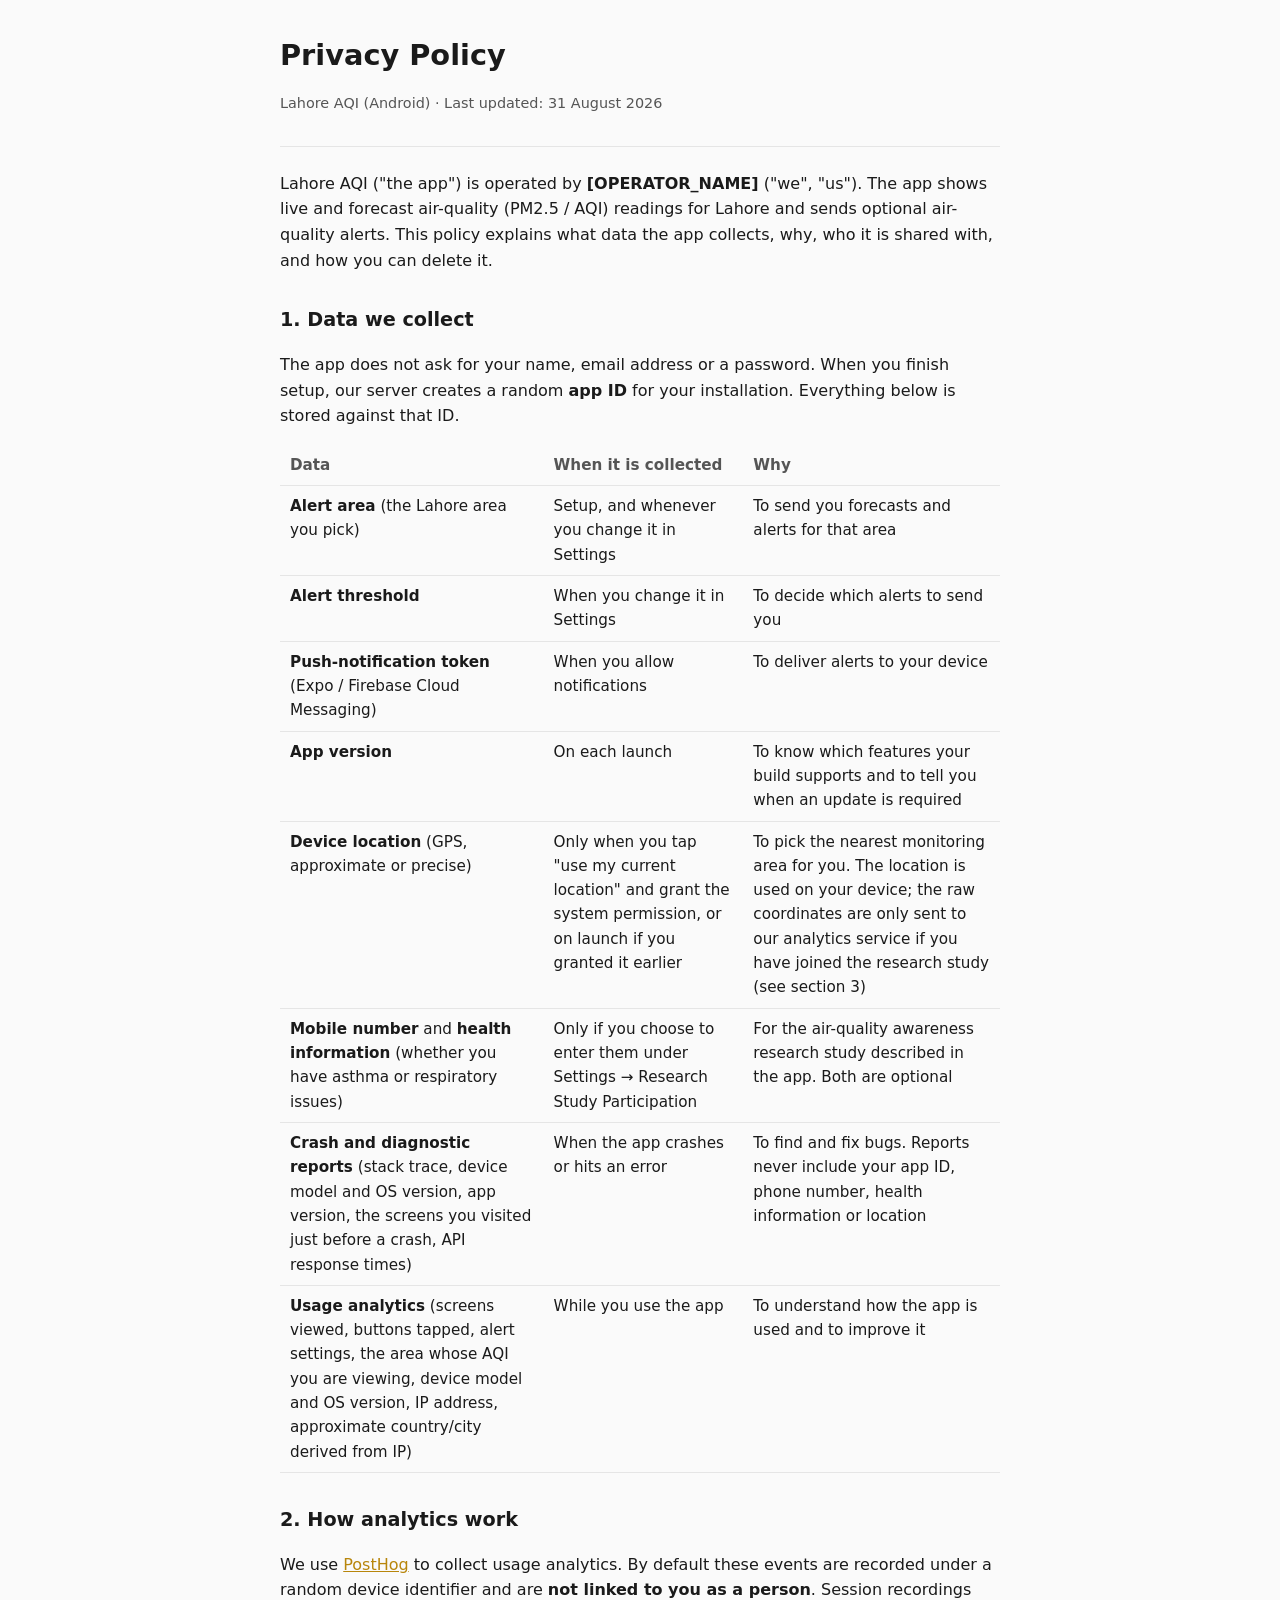
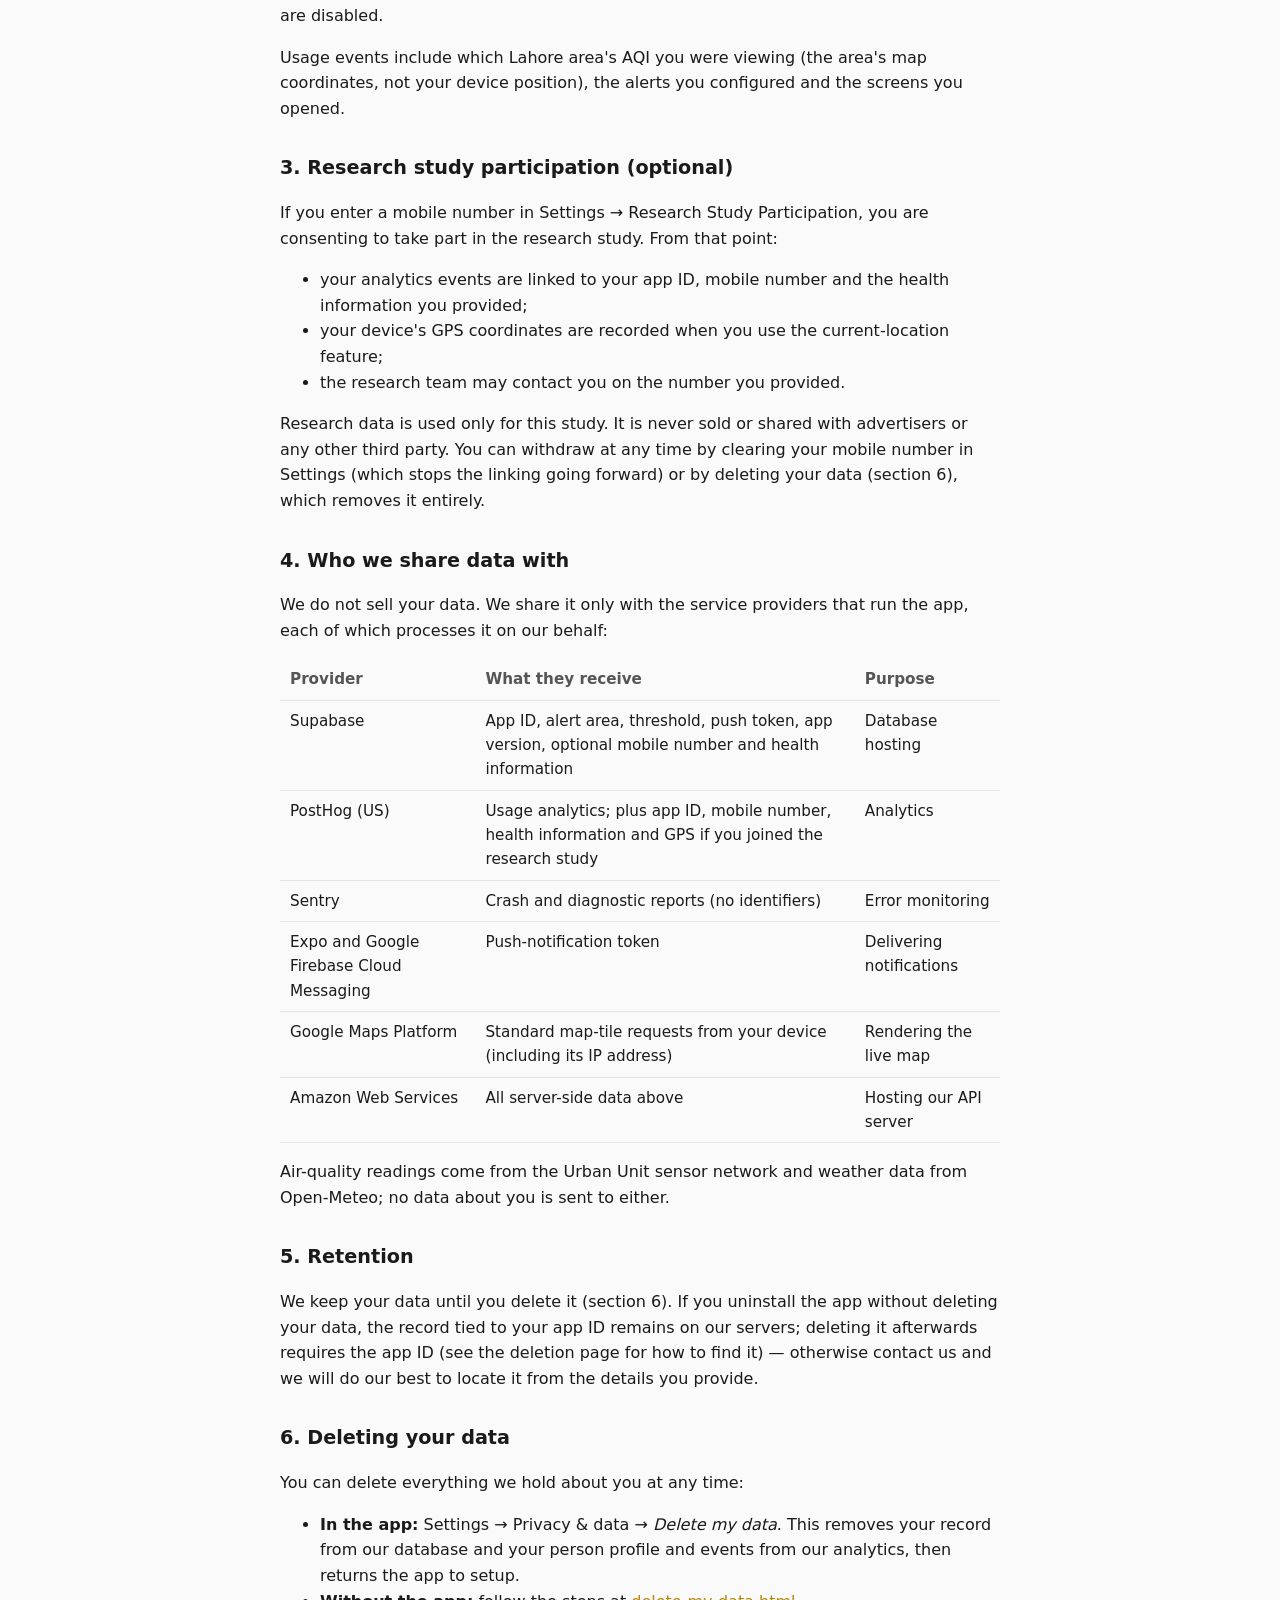
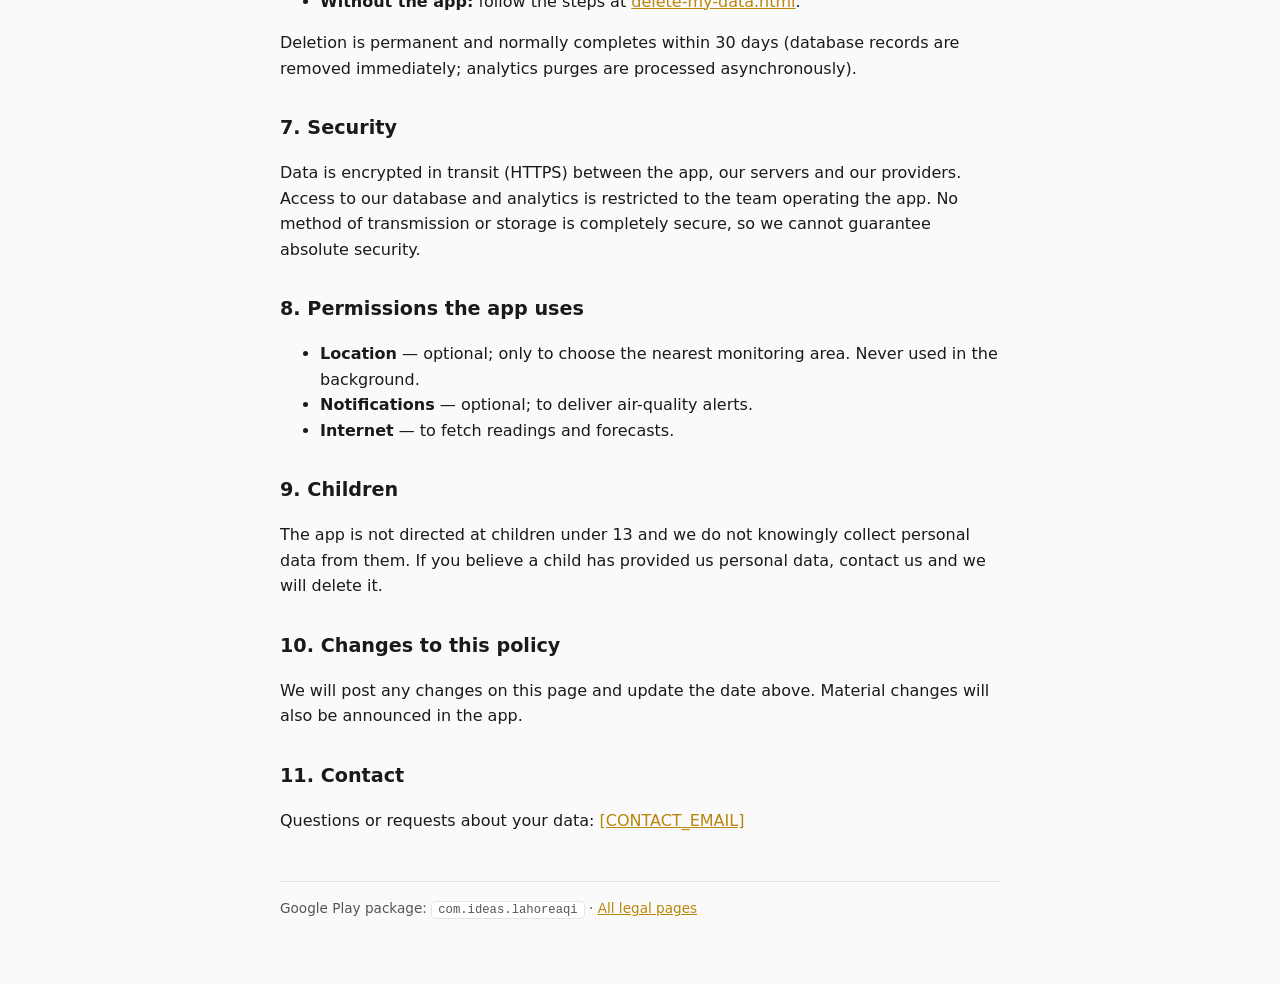
==== privacy-policy.html @ 3244fdd6 "play store readiness: app 1.3.0, per-user auth, parallel apk/prod backends, prod logging Co-Authored" ====
<!doctype html>
<html lang="en">
<head>
<meta charset="utf-8">
<meta name="viewport" content="width=device-width, initial-scale=1">
<title>Lahore AQI — Privacy Policy</title>
<link rel="stylesheet" href="_style.css">
</head>
<body>
<main>
  <!--
    BEFORE PUBLISHING — fill in every [BRACKETED] placeholder:
      [OPERATOR_NAME]   the organisation that operates the app / research study
      [CONTACT_EMAIL]   a monitored mailbox for privacy + deletion requests
    and make sure the backend is already serving over HTTPS (the "Security"
    section below states data is encrypted in transit).
  -->
  <header>
    <h1>Privacy Policy</h1>
    <p class="meta">Lahore AQI (Android) · Last updated: 31 August 2026</p>
  </header>

  <p>Lahore AQI ("the app") is operated by <strong>[OPERATOR_NAME]</strong> ("we", "us"). The app shows live and forecast air-quality (PM2.5 / AQI) readings for Lahore and sends optional air-quality alerts. This policy explains what data the app collects, why, who it is shared with, and how you can delete it.</p>

  <h2>1. Data we collect</h2>
  <p>The app does not ask for your name, email address or a password. When you finish setup, our server creates a random <strong>app ID</strong> for your installation. Everything below is stored against that ID.</p>

  <table>
    <thead><tr><th>Data</th><th>When it is collected</th><th>Why</th></tr></thead>
    <tbody>
      <tr><td><strong>Alert area</strong> (the Lahore area you pick)</td><td>Setup, and whenever you change it in Settings</td><td>To send you forecasts and alerts for that area</td></tr>
      <tr><td><strong>Alert threshold</strong></td><td>When you change it in Settings</td><td>To decide which alerts to send you</td></tr>
      <tr><td><strong>Push-notification token</strong> (Expo / Firebase Cloud Messaging)</td><td>When you allow notifications</td><td>To deliver alerts to your device</td></tr>
      <tr><td><strong>App version</strong></td><td>On each launch</td><td>To know which features your build supports and to tell you when an update is required</td></tr>
      <tr><td><strong>Device location</strong> (GPS, approximate or precise)</td><td>Only when you tap "use my current location" and grant the system permission, or on launch if you granted it earlier</td><td>To pick the nearest monitoring area for you. The location is used on your device; the raw coordinates are only sent to our analytics service if you have joined the research study (see section 3)</td></tr>
      <tr><td><strong>Mobile number</strong> and <strong>health information</strong> (whether you have asthma or respiratory issues)</td><td>Only if you choose to enter them under Settings → Research Study Participation</td><td>For the air-quality awareness research study described in the app. Both are optional</td></tr>
      <tr><td><strong>Crash and diagnostic reports</strong> (stack trace, device model and OS version, app version, the screens you visited just before a crash, API response times)</td><td>When the app crashes or hits an error</td><td>To find and fix bugs. Reports never include your app ID, phone number, health information or location</td></tr>
      <tr><td><strong>Usage analytics</strong> (screens viewed, buttons tapped, alert settings, the area whose AQI you are viewing, device model and OS version, IP address, approximate country/city derived from IP)</td><td>While you use the app</td><td>To understand how the app is used and to improve it</td></tr>
    </tbody>
  </table>

  <h2>2. How analytics work</h2>
  <p>We use <a href="https://posthog.com" rel="noopener">PostHog</a> to collect usage analytics. By default these events are recorded under a random device identifier and are <strong>not linked to you as a person</strong>. Session recordings are disabled.</p>
  <p>Usage events include which Lahore area's AQI you were viewing (the area's map coordinates, not your device position), the alerts you configured and the screens you opened.</p>

  <h2>3. Research study participation (optional)</h2>
  <p>If you enter a mobile number in Settings → Research Study Participation, you are consenting to take part in the research study. From that point:</p>
  <ul>
    <li>your analytics events are linked to your app ID, mobile number and the health information you provided;</li>
    <li>your device's GPS coordinates are recorded when you use the current-location feature;</li>
    <li>the research team may contact you on the number you provided.</li>
  </ul>
  <p>Research data is used only for this study. It is never sold or shared with advertisers or any other third party. You can withdraw at any time by clearing your mobile number in Settings (which stops the linking going forward) or by deleting your data (section 6), which removes it entirely.</p>

  <h2>4. Who we share data with</h2>
  <p>We do not sell your data. We share it only with the service providers that run the app, each of which processes it on our behalf:</p>
  <table>
    <thead><tr><th>Provider</th><th>What they receive</th><th>Purpose</th></tr></thead>
    <tbody>
      <tr><td>Supabase</td><td>App ID, alert area, threshold, push token, app version, optional mobile number and health information</td><td>Database hosting</td></tr>
      <tr><td>PostHog (US)</td><td>Usage analytics; plus app ID, mobile number, health information and GPS if you joined the research study</td><td>Analytics</td></tr>
      <tr><td>Sentry</td><td>Crash and diagnostic reports (no identifiers)</td><td>Error monitoring</td></tr>
      <tr><td>Expo and Google Firebase Cloud Messaging</td><td>Push-notification token</td><td>Delivering notifications</td></tr>
      <tr><td>Google Maps Platform</td><td>Standard map-tile requests from your device (including its IP address)</td><td>Rendering the live map</td></tr>
      <tr><td>Amazon Web Services</td><td>All server-side data above</td><td>Hosting our API server</td></tr>
    </tbody>
  </table>
  <p>Air-quality readings come from the Urban Unit sensor network and weather data from Open-Meteo; no data about you is sent to either.</p>

  <h2>5. Retention</h2>
  <p>We keep your data until you delete it (section 6). If you uninstall the app without deleting your data, the record tied to your app ID remains on our servers; deleting it afterwards requires the app ID (see the deletion page for how to find it) — otherwise contact us and we will do our best to locate it from the details you provide.</p>

  <h2>6. Deleting your data</h2>
  <p>You can delete everything we hold about you at any time:</p>
  <ul>
    <li><strong>In the app:</strong> Settings → Privacy &amp; data → <em>Delete my data</em>. This removes your record from our database and your person profile and events from our analytics, then returns the app to setup.</li>
    <li><strong>Without the app:</strong> follow the steps at <a href="delete-my-data.html">delete-my-data.html</a>.</li>
  </ul>
  <p>Deletion is permanent and normally completes within 30 days (database records are removed immediately; analytics purges are processed asynchronously).</p>

  <h2>7. Security</h2>
  <p>Data is encrypted in transit (HTTPS) between the app, our servers and our providers. Access to our database and analytics is restricted to the team operating the app. No method of transmission or storage is completely secure, so we cannot guarantee absolute security.</p>

  <h2>8. Permissions the app uses</h2>
  <ul>
    <li><strong>Location</strong> — optional; only to choose the nearest monitoring area. Never used in the background.</li>
    <li><strong>Notifications</strong> — optional; to deliver air-quality alerts.</li>
    <li><strong>Internet</strong> — to fetch readings and forecasts.</li>
  </ul>

  <h2>9. Children</h2>
  <p>The app is not directed at children under 13 and we do not knowingly collect personal data from them. If you believe a child has provided us personal data, contact us and we will delete it.</p>

  <h2>10. Changes to this policy</h2>
  <p>We will post any changes on this page and update the date above. Material changes will also be announced in the app.</p>

  <h2>11. Contact</h2>
  <p>Questions or requests about your data: <a href="mailto:[CONTACT_EMAIL]">[CONTACT_EMAIL]</a></p>

  <footer>Google Play package: <code>com.ideas.lahoreaqi</code> · <a href="index.html">All legal pages</a></footer>
</main>
</body>
</html>
---- _style.css ----
:root { color-scheme: light dark; --fg: #1a1a1a; --muted: #555; --bg: #fafafa; --card: #fff; --accent: #b8860b; --border: #e5e5e5; }
@media (prefers-color-scheme: dark) { :root { --fg: #ececec; --muted: #a5a5a5; --bg: #111; --card: #1b1b1b; --accent: #ffd700; --border: #2a2a2a; } }
* { box-sizing: border-box; }
body { margin: 0; font: 16px/1.6 system-ui, -apple-system, "Segoe UI", Roboto, sans-serif; color: var(--fg); background: var(--bg); }
main { max-width: 760px; margin: 0 auto; padding: 32px 20px 64px; }
header { border-bottom: 1px solid var(--border); padding-bottom: 16px; margin-bottom: 24px; }
h1 { font-size: 1.8rem; margin: 0 0 4px; }
h2 { font-size: 1.2rem; margin: 32px 0 8px; }
h3 { font-size: 1rem; margin: 20px 0 6px; }
p, li { color: var(--fg); }
.meta { color: var(--muted); font-size: .9rem; }
a { color: var(--accent); }
table { width: 100%; border-collapse: collapse; margin: 12px 0; font-size: .95rem; }
th, td { text-align: left; vertical-align: top; padding: 8px 10px; border-bottom: 1px solid var(--border); }
th { color: var(--muted); font-weight: 600; }
.card { background: var(--card); border: 1px solid var(--border); border-radius: 12px; padding: 16px 20px; margin: 16px 0; }
.steps li { margin-bottom: 8px; }
code { background: var(--card); border: 1px solid var(--border); border-radius: 4px; padding: 1px 6px; font-size: .9em; }
nav a { margin-right: 16px; }
footer { margin-top: 48px; color: var(--muted); font-size: .85rem; border-top: 1px solid var(--border); padding-top: 16px; }
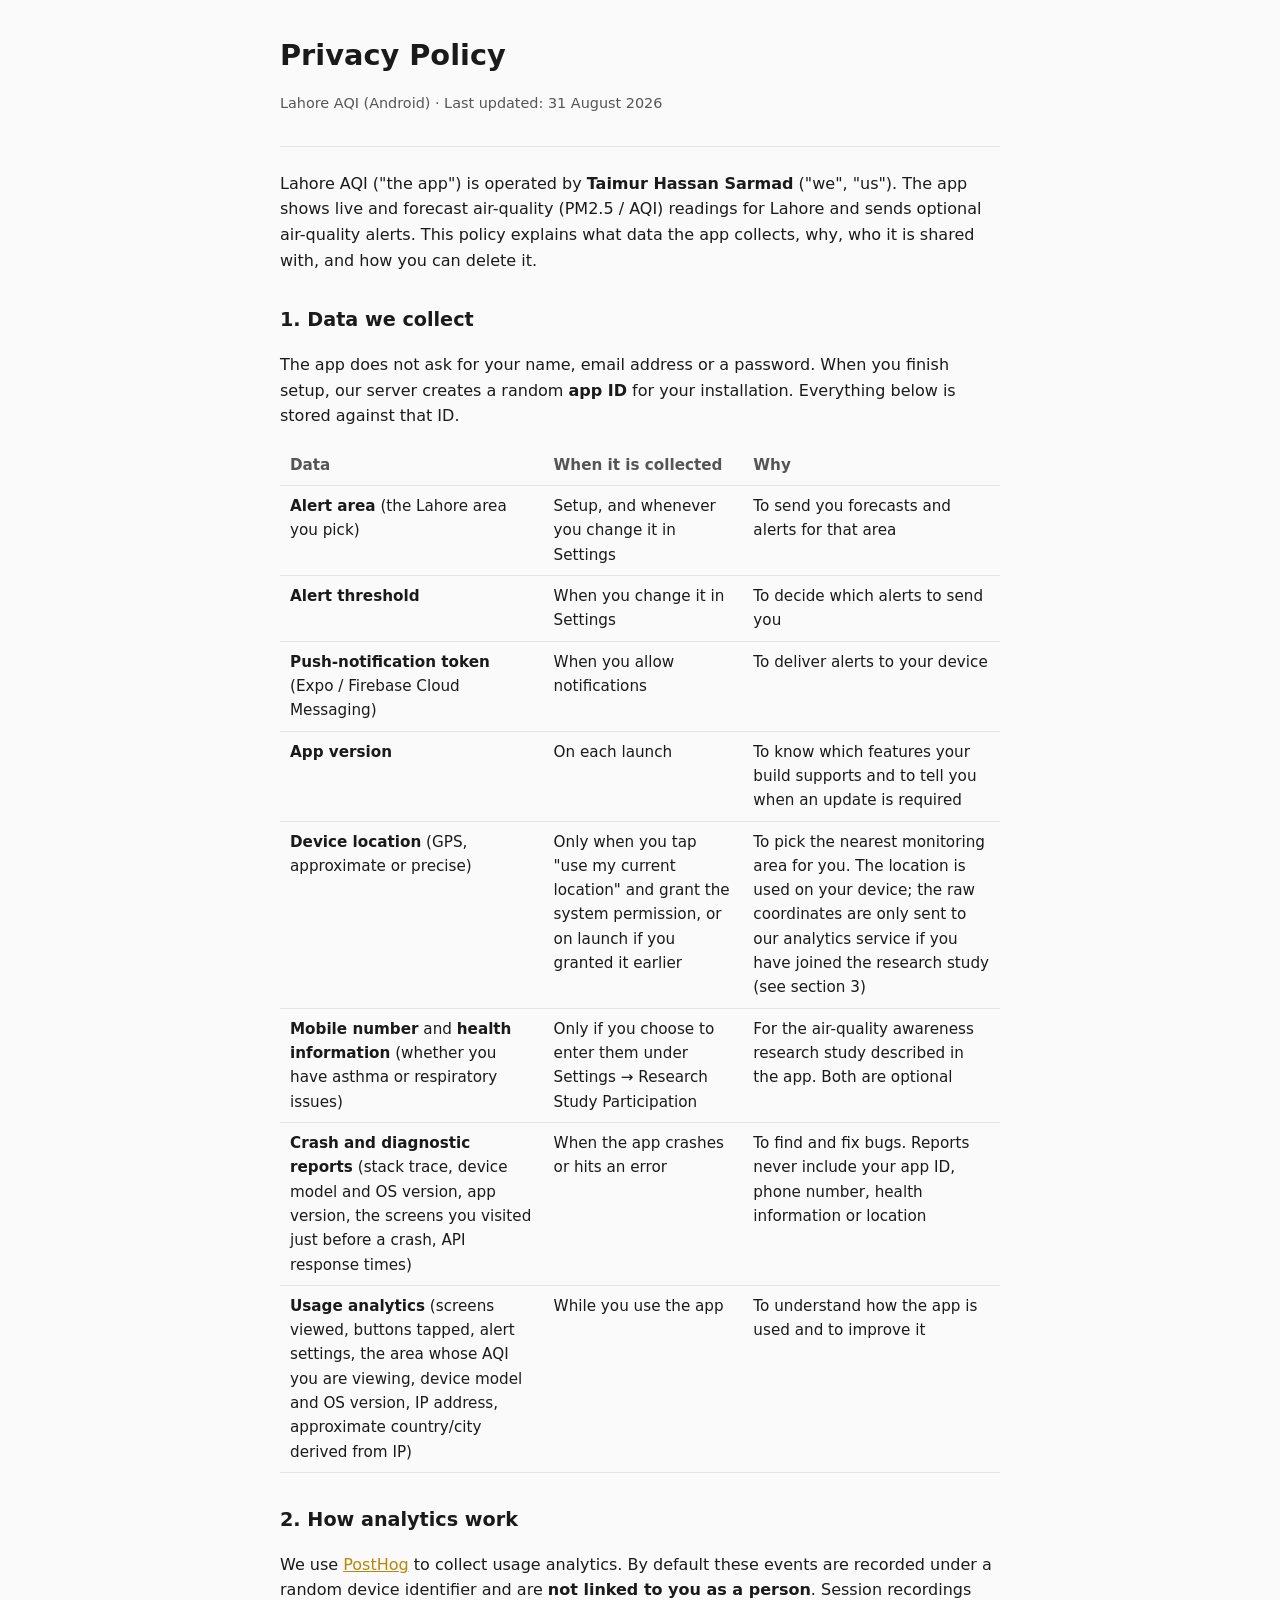
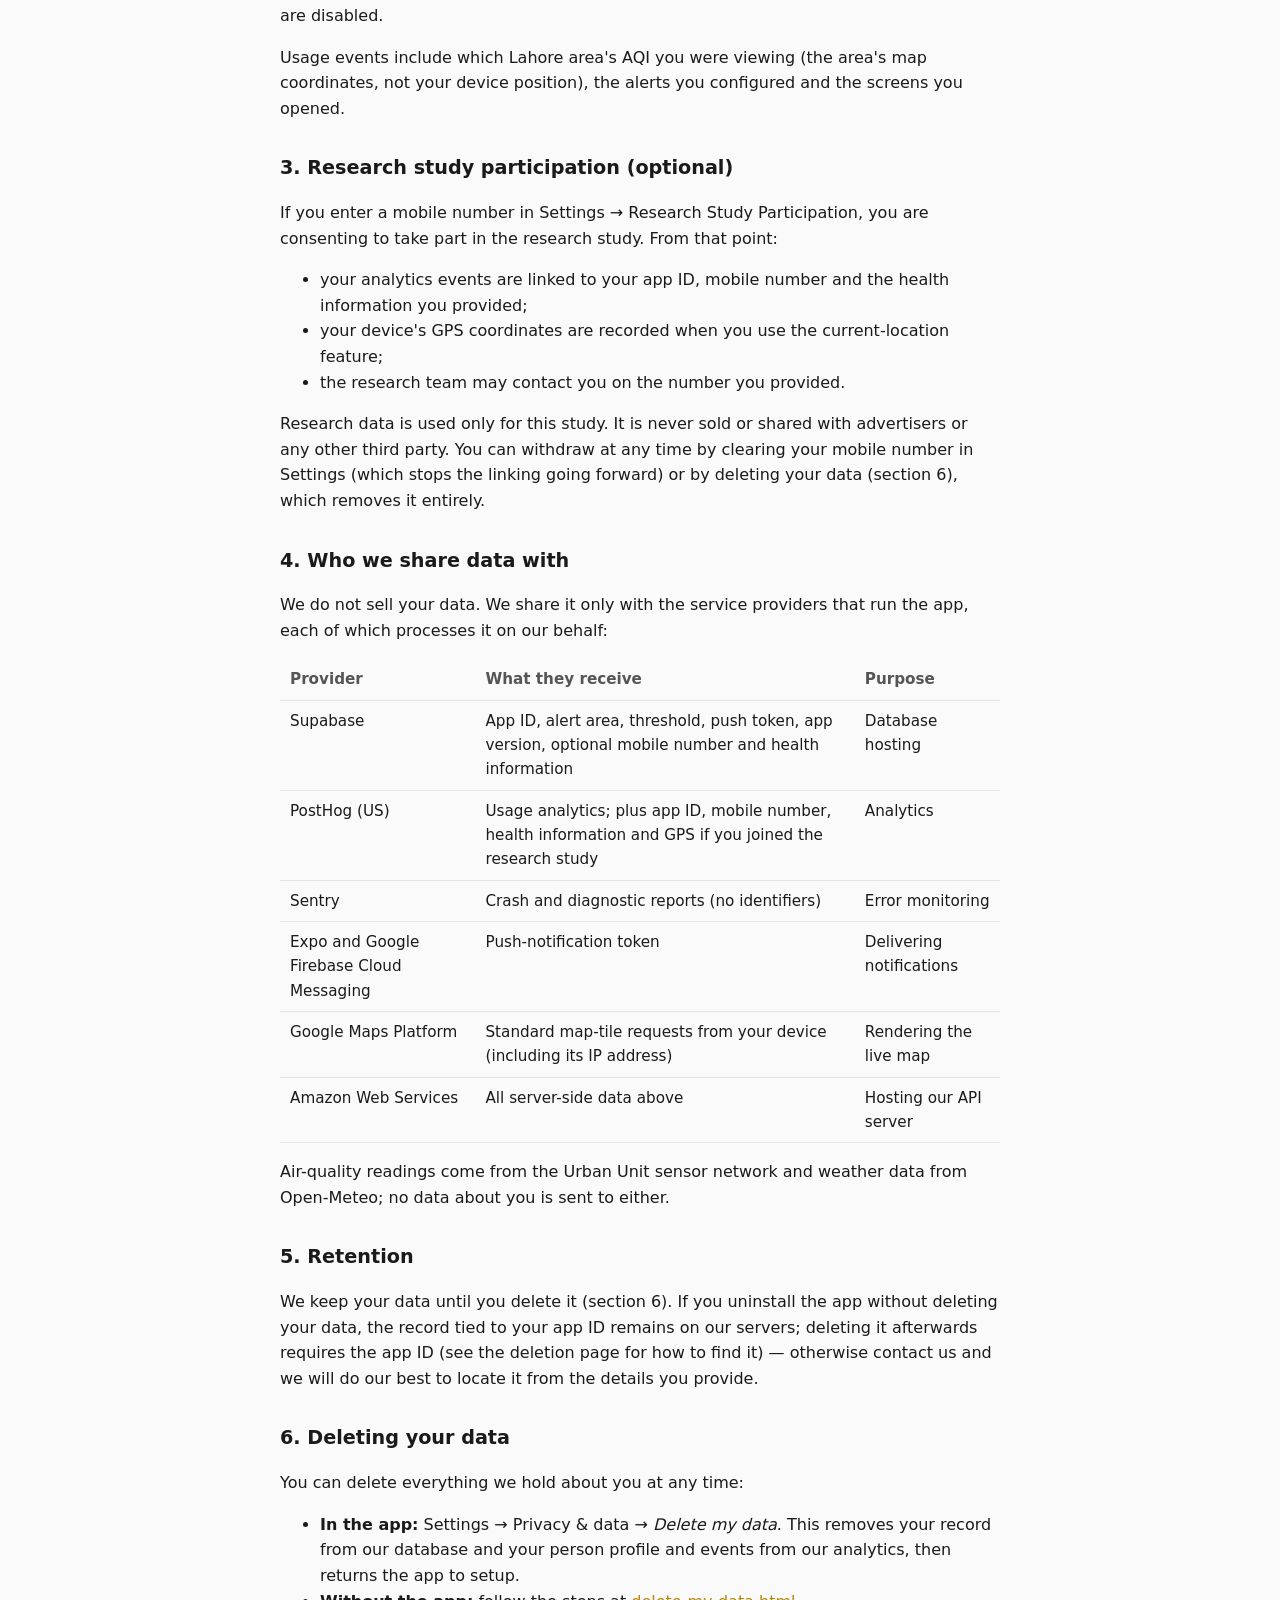
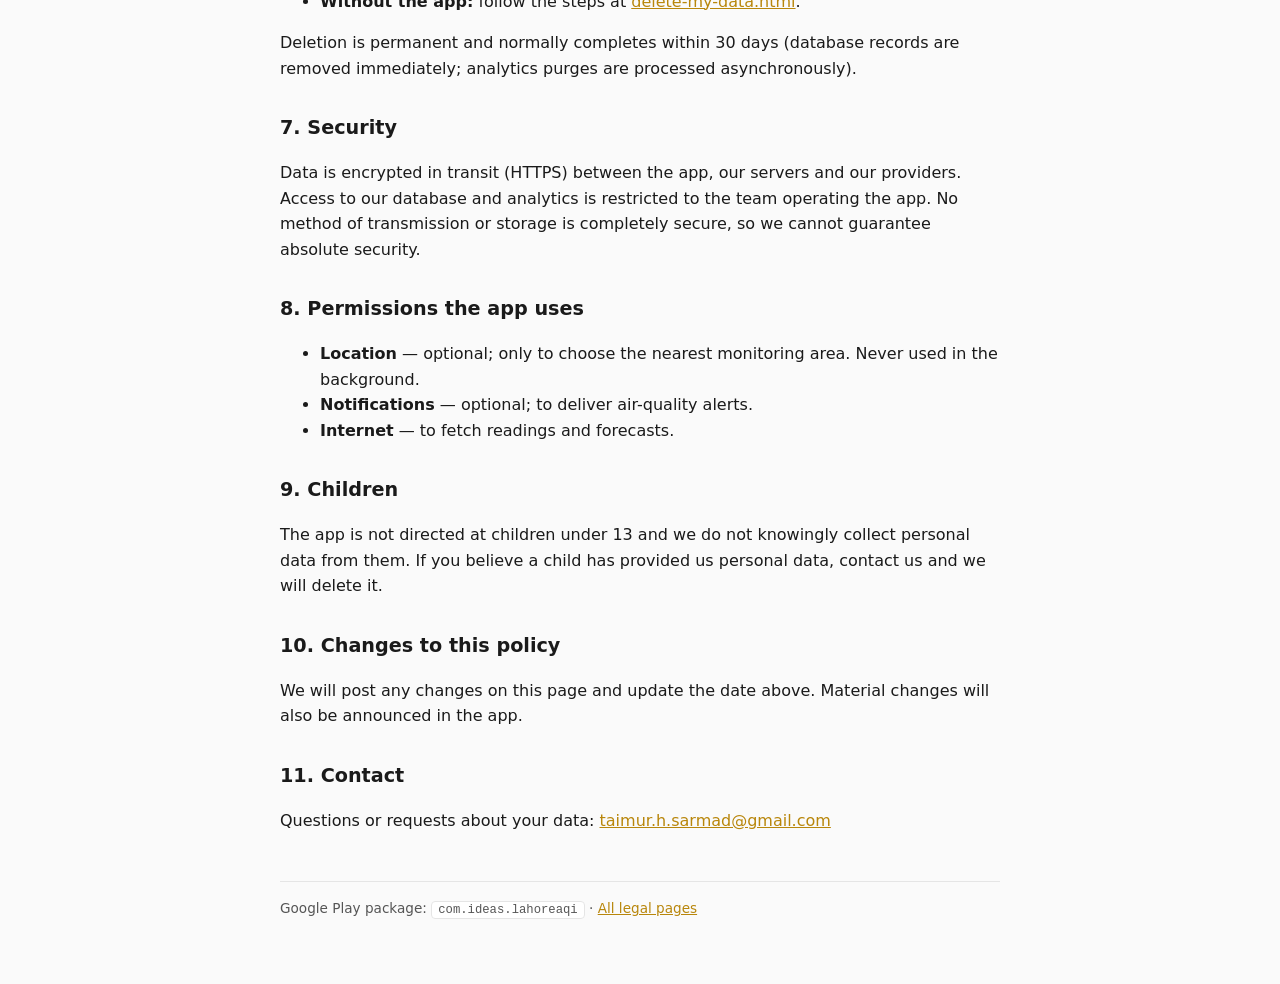
==== commit 7fd5b0bf: "legal: operator + contact details Co-Authored-By: Claude Fable 5 <noreply@anthropic.com> Claude-Sess" ====
--- a/privacy-policy.html
+++ b/privacy-policy.html
@@ -10,8 +10,8 @@
 <main>
   <!--
     BEFORE PUBLISHING — fill in every [BRACKETED] placeholder:
-      [OPERATOR_NAME]   the organisation that operates the app / research study
-      [CONTACT_EMAIL]   a monitored mailbox for privacy + deletion requests
+      Taimur Hassan Sarmad   the organisation that operates the app / research study
+      taimur.h.sarmad@gmail.com   a monitored mailbox for privacy + deletion requests
     and make sure the backend is already serving over HTTPS (the "Security"
     section below states data is encrypted in transit).
   -->
@@ -20,7 +20,7 @@
     <p class="meta">Lahore AQI (Android) · Last updated: 31 August 2026</p>
   </header>
 
-  <p>Lahore AQI ("the app") is operated by <strong>[OPERATOR_NAME]</strong> ("we", "us"). The app shows live and forecast air-quality (PM2.5 / AQI) readings for Lahore and sends optional air-quality alerts. This policy explains what data the app collects, why, who it is shared with, and how you can delete it.</p>
+  <p>Lahore AQI ("the app") is operated by <strong>Taimur Hassan Sarmad</strong> ("we", "us"). The app shows live and forecast air-quality (PM2.5 / AQI) readings for Lahore and sends optional air-quality alerts. This policy explains what data the app collects, why, who it is shared with, and how you can delete it.</p>
 
   <h2>1. Data we collect</h2>
   <p>The app does not ask for your name, email address or a password. When you finish setup, our server creates a random <strong>app ID</strong> for your installation. Everything below is stored against that ID.</p>
@@ -95,7 +95,7 @@
   <p>We will post any changes on this page and update the date above. Material changes will also be announced in the app.</p>
 
   <h2>11. Contact</h2>
-  <p>Questions or requests about your data: <a href="mailto:[CONTACT_EMAIL]">[CONTACT_EMAIL]</a></p>
+  <p>Questions or requests about your data: <a href="mailto:taimur.h.sarmad@gmail.com">taimur.h.sarmad@gmail.com</a></p>
 
   <footer>Google Play package: <code>com.ideas.lahoreaqi</code> · <a href="index.html">All legal pages</a></footer>
 </main>
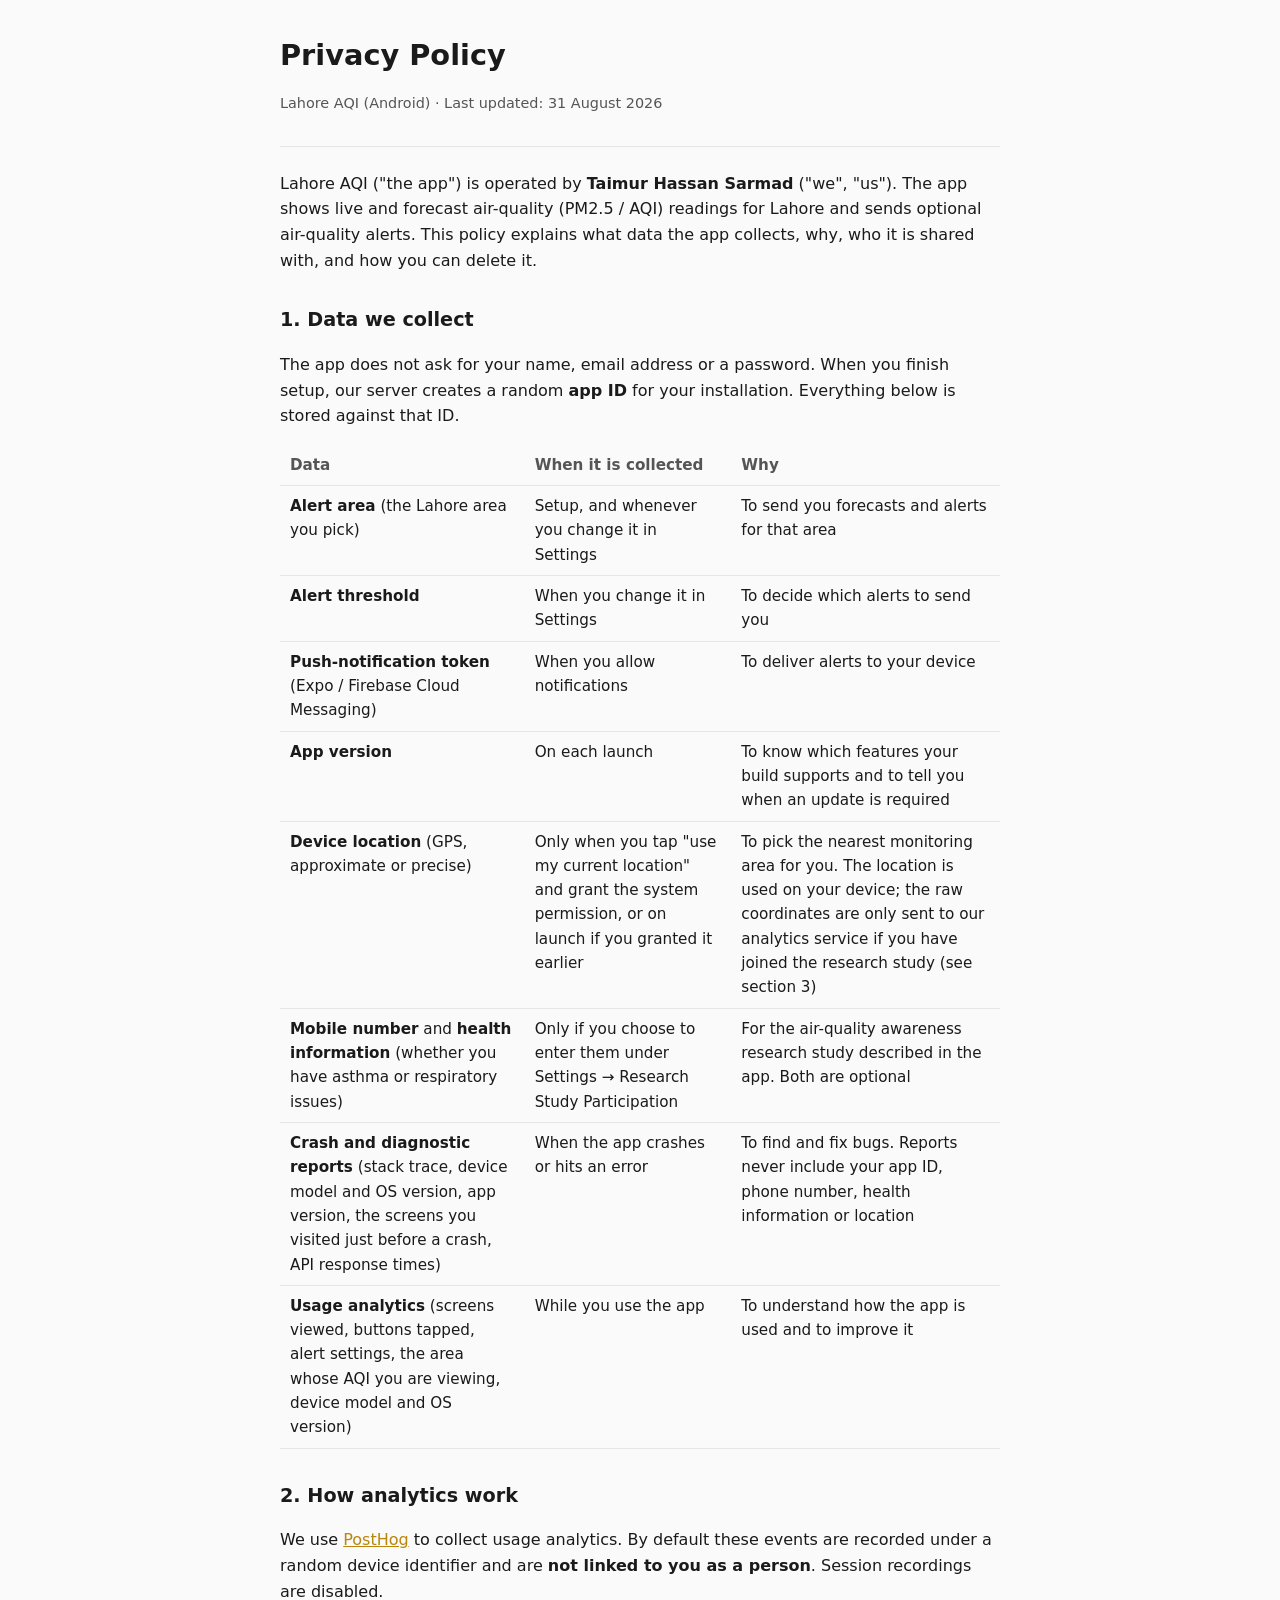
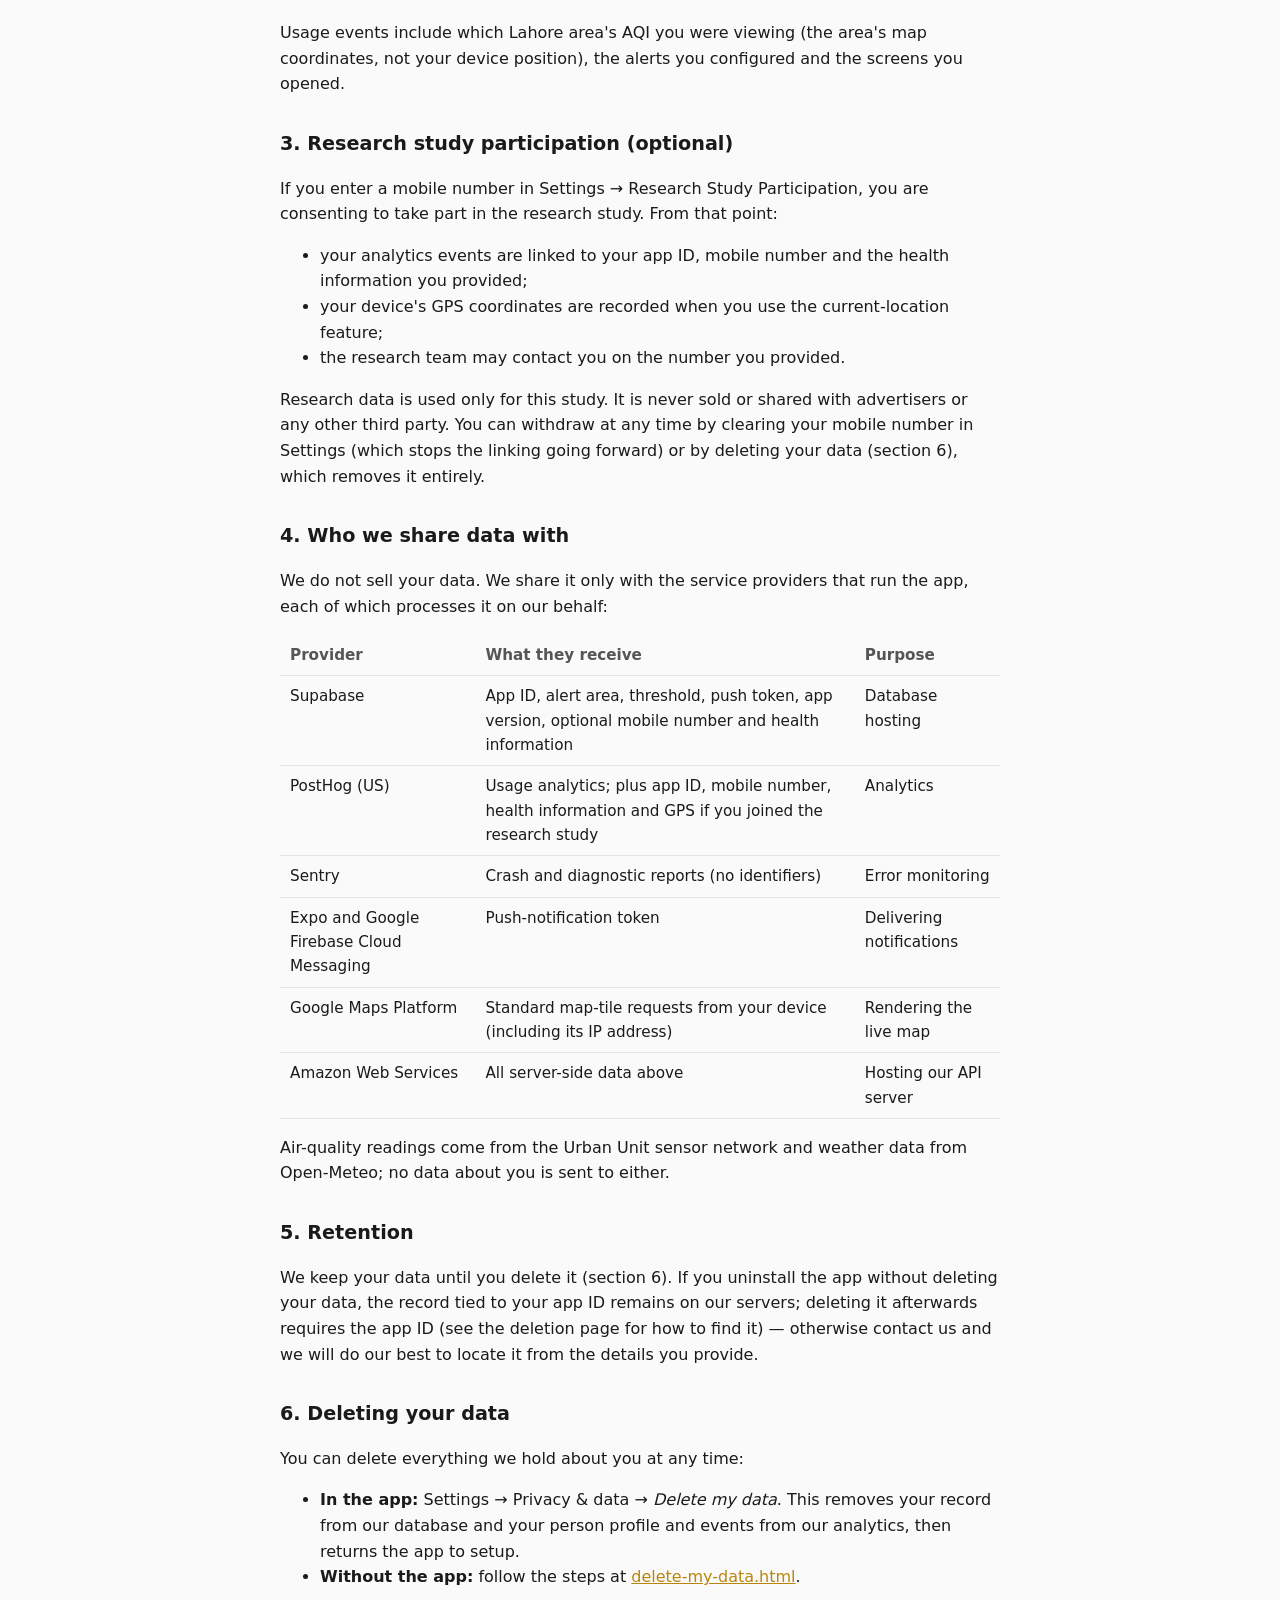
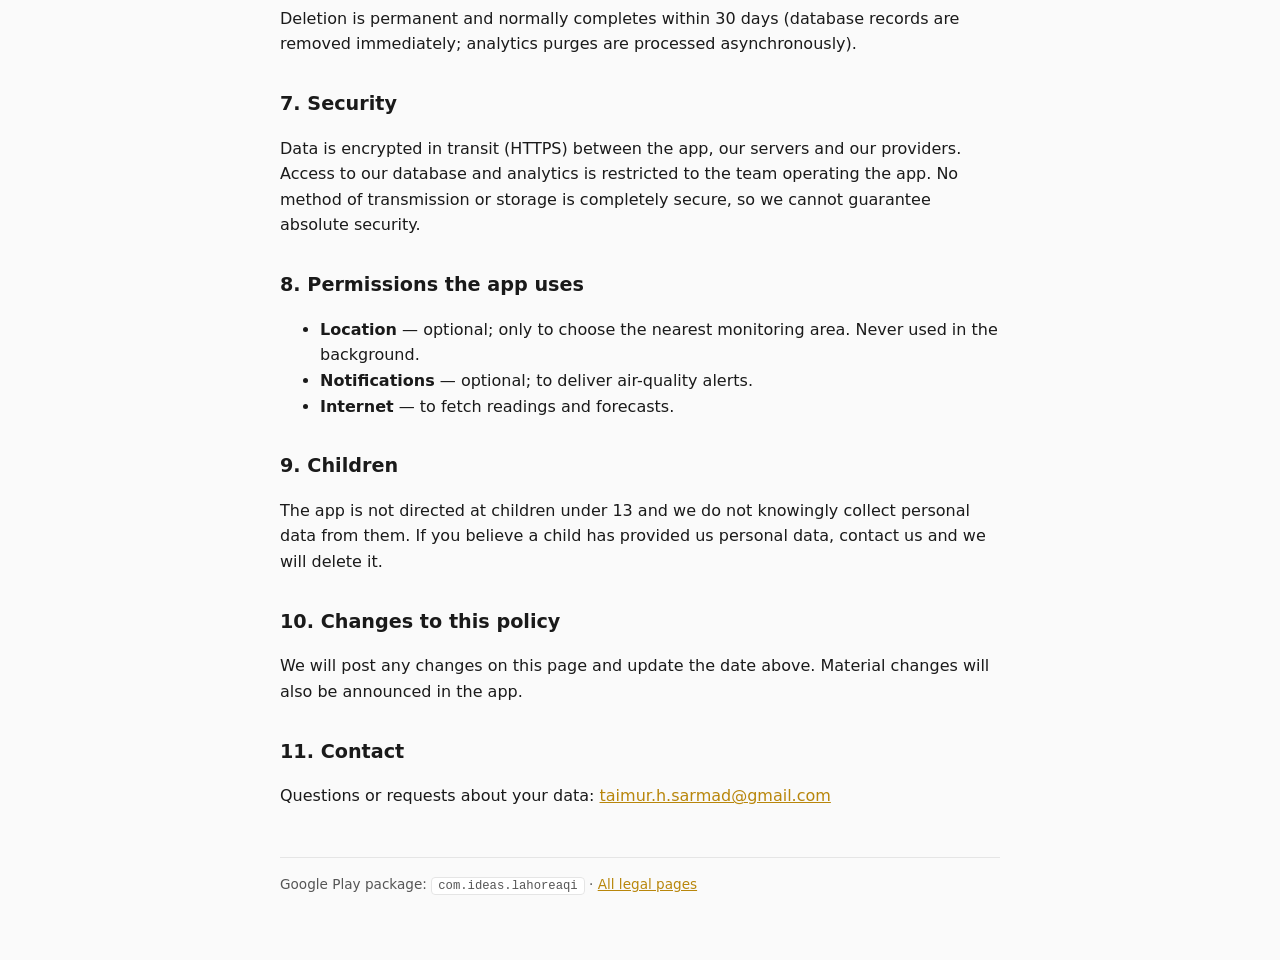
==== commit b3c69786: "legal: analytics no longer stores IP (PostHog discard-IP on) Co-Authored-By: Claude Fable 5 <noreply" ====
--- a/privacy-policy.html
+++ b/privacy-policy.html
@@ -35,7 +35,7 @@
       <tr><td><strong>Device location</strong> (GPS, approximate or precise)</td><td>Only when you tap "use my current location" and grant the system permission, or on launch if you granted it earlier</td><td>To pick the nearest monitoring area for you. The location is used on your device; the raw coordinates are only sent to our analytics service if you have joined the research study (see section 3)</td></tr>
       <tr><td><strong>Mobile number</strong> and <strong>health information</strong> (whether you have asthma or respiratory issues)</td><td>Only if you choose to enter them under Settings → Research Study Participation</td><td>For the air-quality awareness research study described in the app. Both are optional</td></tr>
       <tr><td><strong>Crash and diagnostic reports</strong> (stack trace, device model and OS version, app version, the screens you visited just before a crash, API response times)</td><td>When the app crashes or hits an error</td><td>To find and fix bugs. Reports never include your app ID, phone number, health information or location</td></tr>
-      <tr><td><strong>Usage analytics</strong> (screens viewed, buttons tapped, alert settings, the area whose AQI you are viewing, device model and OS version, IP address, approximate country/city derived from IP)</td><td>While you use the app</td><td>To understand how the app is used and to improve it</td></tr>
+      <tr><td><strong>Usage analytics</strong> (screens viewed, buttons tapped, alert settings, the area whose AQI you are viewing, device model and OS version)</td><td>While you use the app</td><td>To understand how the app is used and to improve it</td></tr>
     </tbody>
   </table>
 
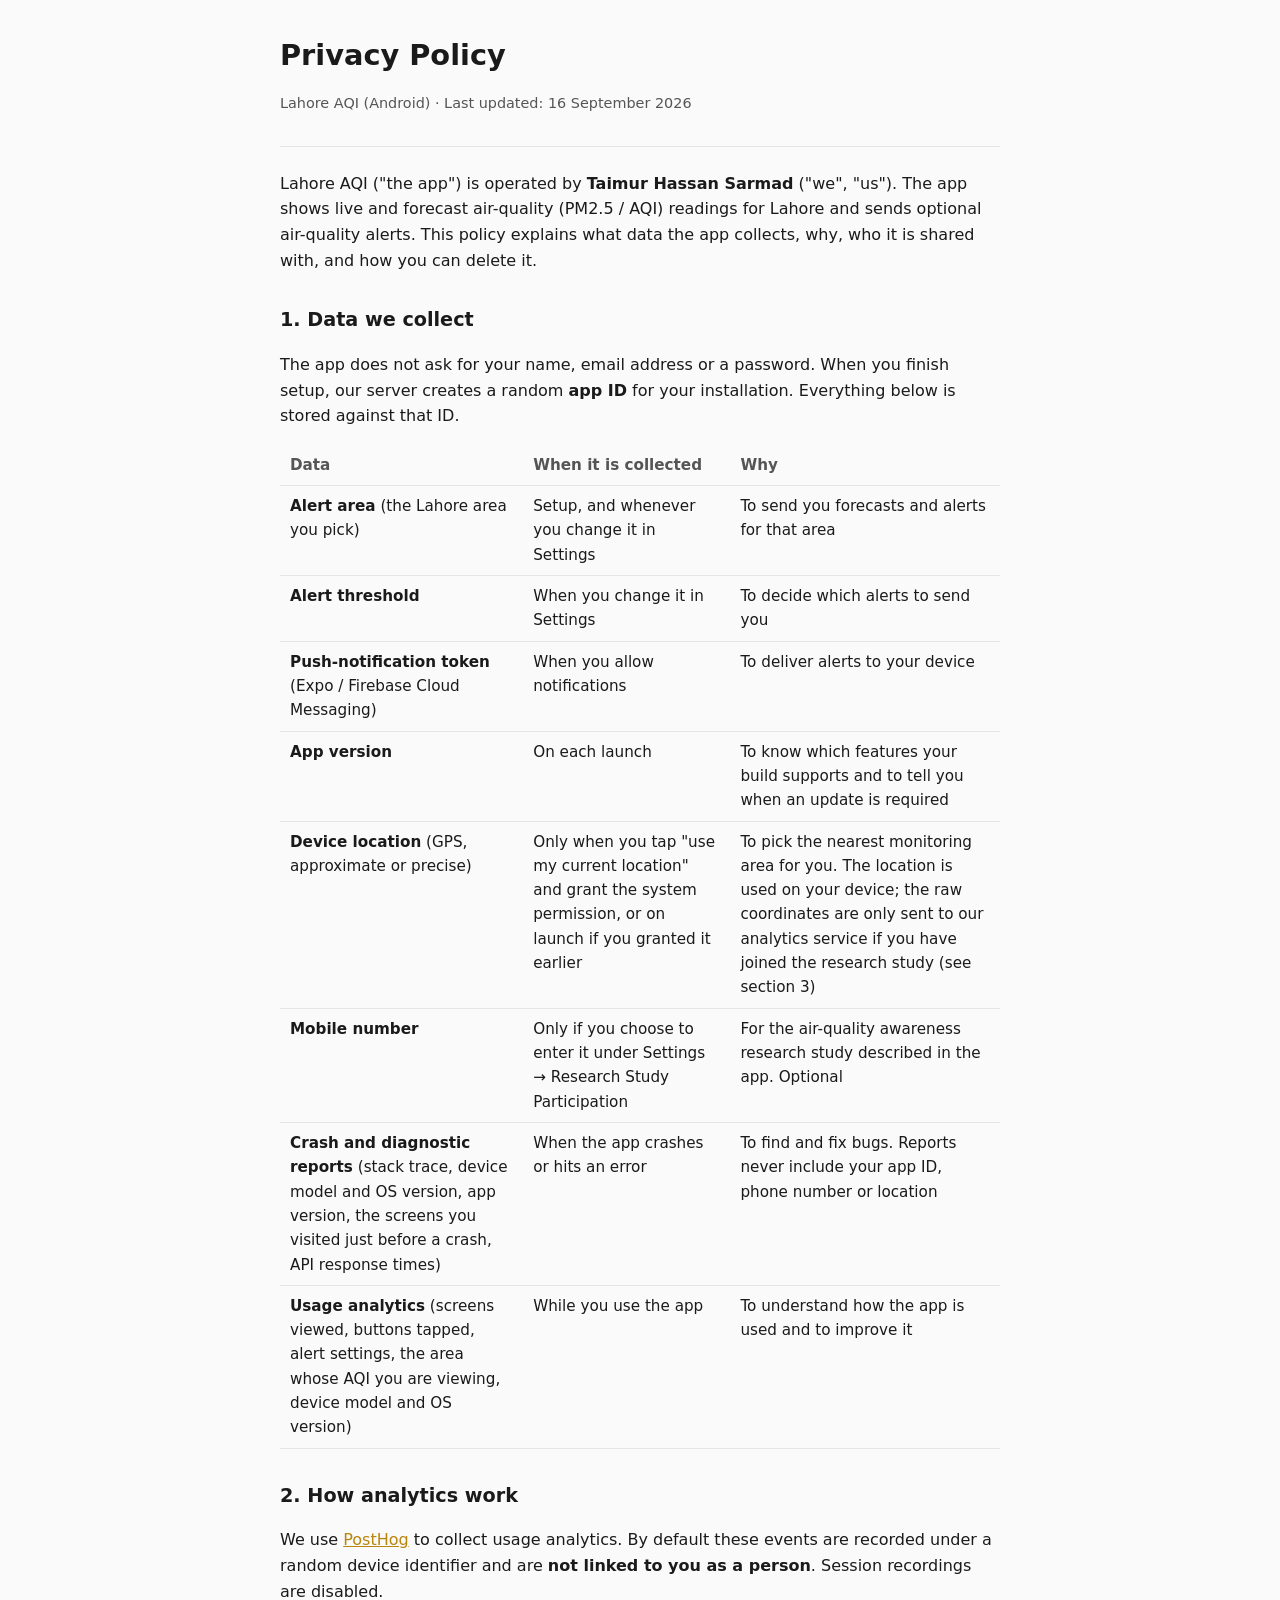
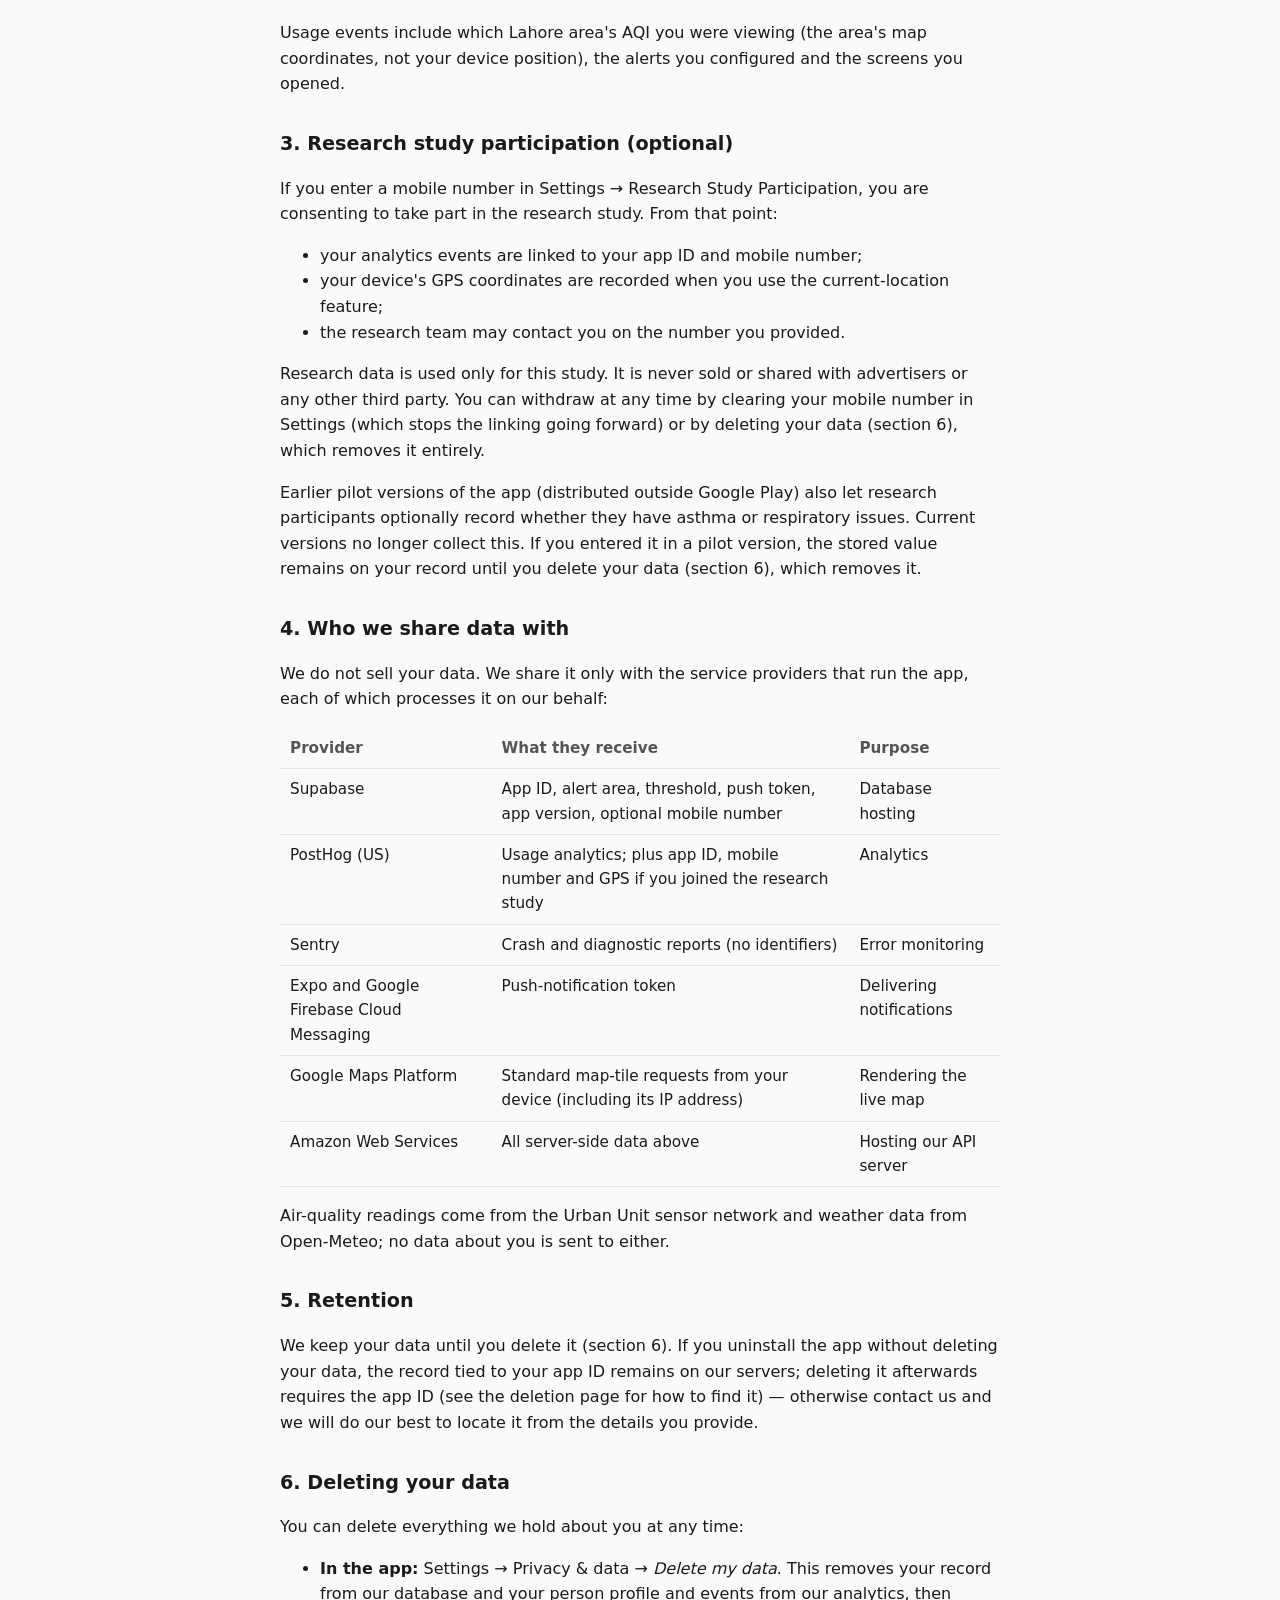
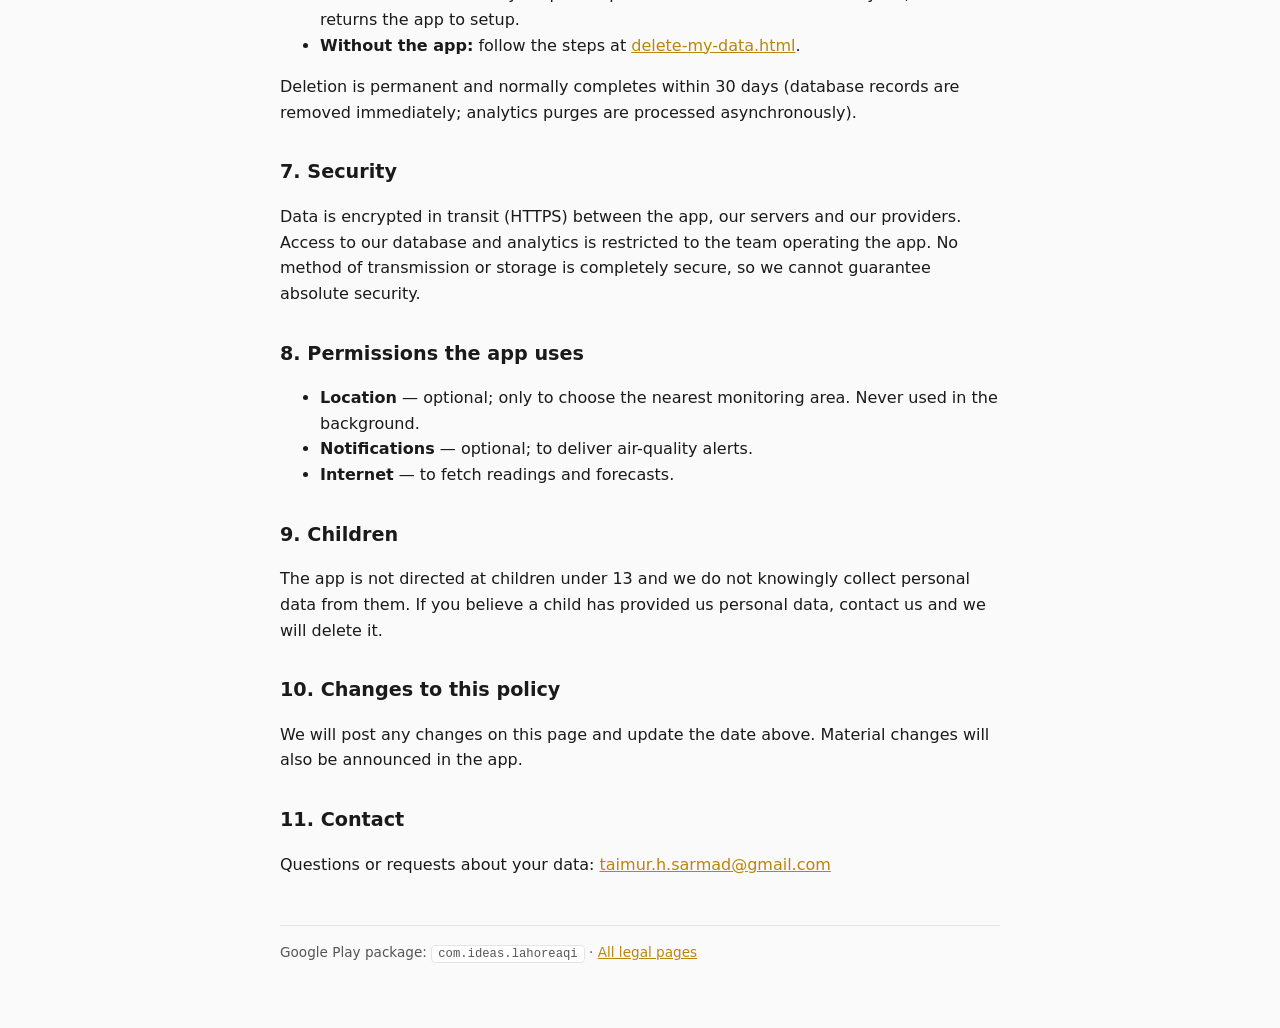
==== commit 71bf1065: "feat!: remove asthma/health-info collection (Play org-account rejection) Google rejected the closed-" ====
--- a/privacy-policy.html
+++ b/privacy-policy.html
@@ -17,7 +17,7 @@
   -->
   <header>
     <h1>Privacy Policy</h1>
-    <p class="meta">Lahore AQI (Android) · Last updated: 31 August 2026</p>
+    <p class="meta">Lahore AQI (Android) · Last updated: 16 September 2026</p>
   </header>
 
   <p>Lahore AQI ("the app") is operated by <strong>Taimur Hassan Sarmad</strong> ("we", "us"). The app shows live and forecast air-quality (PM2.5 / AQI) readings for Lahore and sends optional air-quality alerts. This policy explains what data the app collects, why, who it is shared with, and how you can delete it.</p>
@@ -33,8 +33,8 @@
       <tr><td><strong>Push-notification token</strong> (Expo / Firebase Cloud Messaging)</td><td>When you allow notifications</td><td>To deliver alerts to your device</td></tr>
       <tr><td><strong>App version</strong></td><td>On each launch</td><td>To know which features your build supports and to tell you when an update is required</td></tr>
       <tr><td><strong>Device location</strong> (GPS, approximate or precise)</td><td>Only when you tap "use my current location" and grant the system permission, or on launch if you granted it earlier</td><td>To pick the nearest monitoring area for you. The location is used on your device; the raw coordinates are only sent to our analytics service if you have joined the research study (see section 3)</td></tr>
-      <tr><td><strong>Mobile number</strong> and <strong>health information</strong> (whether you have asthma or respiratory issues)</td><td>Only if you choose to enter them under Settings → Research Study Participation</td><td>For the air-quality awareness research study described in the app. Both are optional</td></tr>
-      <tr><td><strong>Crash and diagnostic reports</strong> (stack trace, device model and OS version, app version, the screens you visited just before a crash, API response times)</td><td>When the app crashes or hits an error</td><td>To find and fix bugs. Reports never include your app ID, phone number, health information or location</td></tr>
+      <tr><td><strong>Mobile number</strong></td><td>Only if you choose to enter it under Settings → Research Study Participation</td><td>For the air-quality awareness research study described in the app. Optional</td></tr>
+      <tr><td><strong>Crash and diagnostic reports</strong> (stack trace, device model and OS version, app version, the screens you visited just before a crash, API response times)</td><td>When the app crashes or hits an error</td><td>To find and fix bugs. Reports never include your app ID, phone number or location</td></tr>
       <tr><td><strong>Usage analytics</strong> (screens viewed, buttons tapped, alert settings, the area whose AQI you are viewing, device model and OS version)</td><td>While you use the app</td><td>To understand how the app is used and to improve it</td></tr>
     </tbody>
   </table>
@@ -46,19 +46,20 @@
   <h2>3. Research study participation (optional)</h2>
   <p>If you enter a mobile number in Settings → Research Study Participation, you are consenting to take part in the research study. From that point:</p>
   <ul>
-    <li>your analytics events are linked to your app ID, mobile number and the health information you provided;</li>
+    <li>your analytics events are linked to your app ID and mobile number;</li>
     <li>your device's GPS coordinates are recorded when you use the current-location feature;</li>
     <li>the research team may contact you on the number you provided.</li>
   </ul>
   <p>Research data is used only for this study. It is never sold or shared with advertisers or any other third party. You can withdraw at any time by clearing your mobile number in Settings (which stops the linking going forward) or by deleting your data (section 6), which removes it entirely.</p>
+  <p>Earlier pilot versions of the app (distributed outside Google Play) also let research participants optionally record whether they have asthma or respiratory issues. Current versions no longer collect this. If you entered it in a pilot version, the stored value remains on your record until you delete your data (section 6), which removes it.</p>
 
   <h2>4. Who we share data with</h2>
   <p>We do not sell your data. We share it only with the service providers that run the app, each of which processes it on our behalf:</p>
   <table>
     <thead><tr><th>Provider</th><th>What they receive</th><th>Purpose</th></tr></thead>
     <tbody>
-      <tr><td>Supabase</td><td>App ID, alert area, threshold, push token, app version, optional mobile number and health information</td><td>Database hosting</td></tr>
-      <tr><td>PostHog (US)</td><td>Usage analytics; plus app ID, mobile number, health information and GPS if you joined the research study</td><td>Analytics</td></tr>
+      <tr><td>Supabase</td><td>App ID, alert area, threshold, push token, app version, optional mobile number</td><td>Database hosting</td></tr>
+      <tr><td>PostHog (US)</td><td>Usage analytics; plus app ID, mobile number and GPS if you joined the research study</td><td>Analytics</td></tr>
       <tr><td>Sentry</td><td>Crash and diagnostic reports (no identifiers)</td><td>Error monitoring</td></tr>
       <tr><td>Expo and Google Firebase Cloud Messaging</td><td>Push-notification token</td><td>Delivering notifications</td></tr>
       <tr><td>Google Maps Platform</td><td>Standard map-tile requests from your device (including its IP address)</td><td>Rendering the live map</td></tr>
